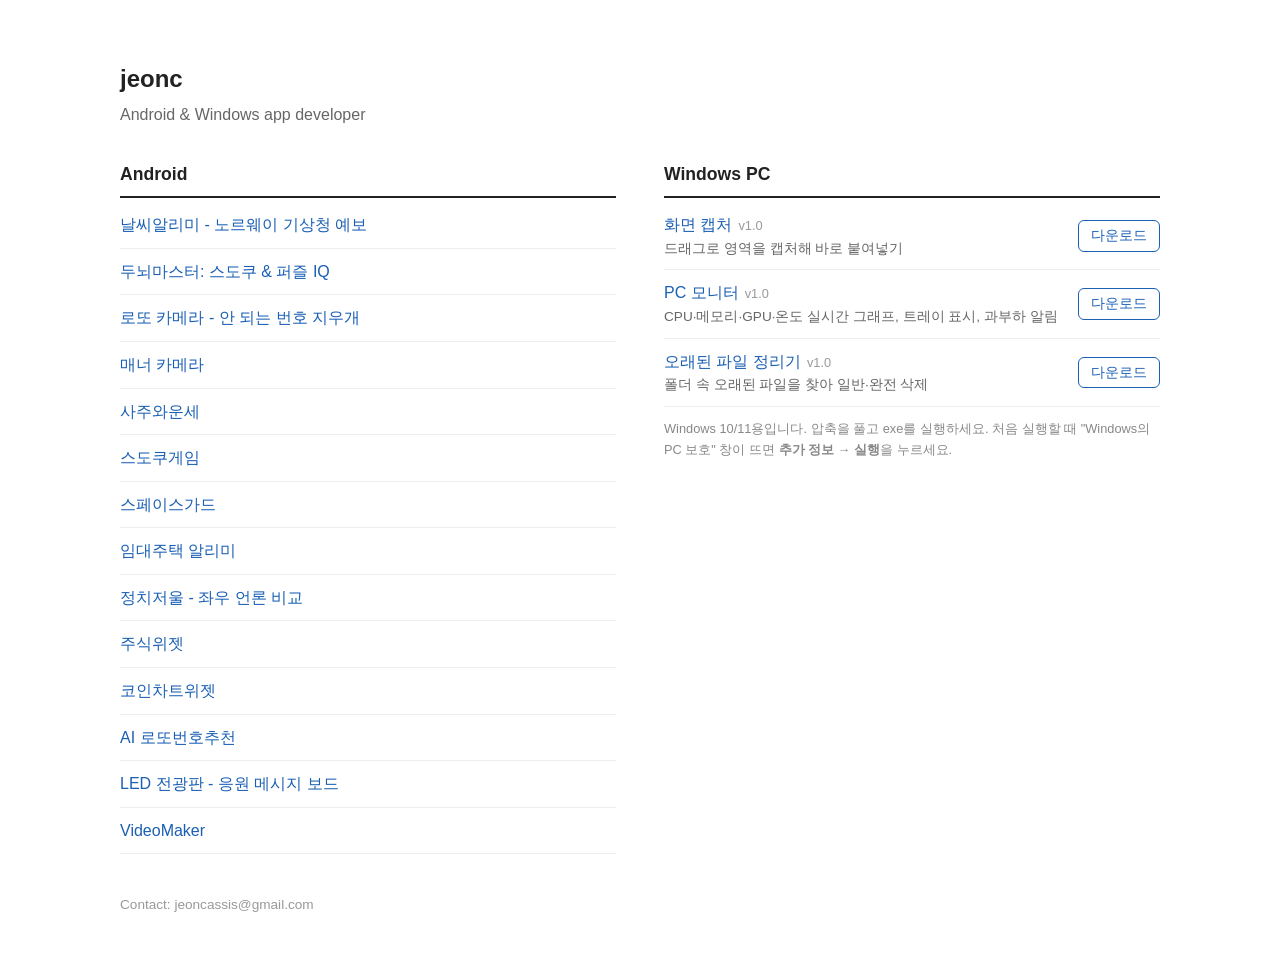
==== index.html @ e14b4bce "Add OldFileCleaner" ====
<!doctype html>
<html lang="ko">
<head>
<meta charset="utf-8">
<meta name="viewport" content="width=device-width, initial-scale=1">
<title>jeonc apps</title>
<style>
  body { font-family: -apple-system, BlinkMacSystemFont, "Segoe UI", sans-serif; max-width: 1040px; margin: 60px auto; padding: 0 20px; color: #222; line-height: 1.6; }
  h1 { font-size: 1.5rem; margin-bottom: 4px; }
  h2 { font-size: 1.1rem; margin: 0 0 4px; padding-bottom: 8px; border-bottom: 2px solid #222; }
  p.sub { color: #666; margin-top: 0; }
  .cols { display: grid; grid-template-columns: 1fr 1fr; gap: 48px; margin-top: 32px; }
  @media (max-width: 720px) { .cols { grid-template-columns: 1fr; gap: 32px; } }
  ul { list-style: none; padding: 0; margin: 0; }
  li { padding: 10px 0; border-bottom: 1px solid #eee; }
  a { color: #1a5fb4; text-decoration: none; }
  a:hover { text-decoration: underline; }
  .pc li { display: flex; justify-content: space-between; align-items: center; gap: 12px; }
  .pc .desc { display: block; color: #666; font-size: 0.85rem; }
  .pc .meta { color: #999; font-size: 0.8rem; margin-left: 6px; }
  .dl { flex: none; padding: 4px 12px; border: 1px solid #1a5fb4; border-radius: 6px; font-size: 0.85rem; }
  .dl:hover { background: #1a5fb4; color: #fff; text-decoration: none; }
  .note { color: #888; font-size: 0.8rem; margin-top: 12px; }
  footer { margin-top: 40px; color: #999; font-size: 0.85rem; }
</style>
</head>
<body>
<h1>jeonc</h1>
<p class="sub">Android &amp; Windows app developer</p>
<div class="cols">
<section>
<h2>Android</h2>
<ul>
  <li><a href="https://play.google.com/store/apps/details?id=com.jeonc.accurateweather">날씨알리미 - 노르웨이 기상청 예보</a></li>
  <li><a href="https://play.google.com/store/apps/details?id=com.jeonc.brainMaster">두뇌마스터: 스도쿠 &amp; 퍼즐 IQ</a></li>
  <li><a href="https://play.google.com/store/apps/details?id=com.lotto.lotto_camera">로또 카메라 - 안 되는 번호 지우개</a></li>
  <li><a href="https://play.google.com/store/apps/details?id=com.jeon.mannercamera">매너 카메라</a></li>
  <li><a href="https://play.google.com/store/apps/details?id=com.jeonc.sajuAndUnse">사주와운세</a></li>
  <li><a href="https://play.google.com/store/apps/details?id=com.jeonc.sudokugame">스도쿠게임</a></li>
  <li><a href="https://play.google.com/store/apps/details?id=com.jeonc.spaceguard">스페이스가드</a></li>
  <li><a href="https://play.google.com/store/apps/details?id=com.jeonc.rentalhousing.notifier">임대주택 알리미</a></li>
  <li><a href="https://play.google.com/store/apps/details?id=com.jeonc.politicalScale">정치저울 - 좌우 언론 비교</a></li>
  <li><a href="https://play.google.com/store/apps/details?id=com.jeonc.stocktracker">주식위젯</a></li>
  <li><a href="https://play.google.com/store/apps/details?id=com.jeonc.cointracker">코인차트위젯</a></li>
  <li><a href="https://play.google.com/store/apps/details?id=com.lotto.numbergenerator">AI 로또번호추천</a></li>
  <li><a href="https://play.google.com/store/apps/details?id=com.owlmakers.ledboard">LED 전광판 - 응원 메시지 보드</a></li>
  <li><a href="https://play.google.com/store/apps/details?id=com.jeonc.videomaker">VideoMaker</a></li>
</ul>
</section>
<section class="pc">
<h2>Windows PC</h2>
<ul>
  <li>
    <span><a href="https://github.com/jeoncassis/ScreenCapture">화면 캡처</a><span class="meta">v1.0</span>
      <span class="desc">드래그로 영역을 캡처해 바로 붙여넣기</span></span>
    <a class="dl" href="https://github.com/jeoncassis/ScreenCapture/releases/latest/download/ScreenCapture.zip">다운로드</a>
  </li>
  <li>
    <span><a href="https://github.com/jeoncassis/PcMonitor">PC 모니터</a><span class="meta">v1.0</span>
      <span class="desc">CPU·메모리·GPU·온도 실시간 그래프, 트레이 표시, 과부하 알림</span></span>
    <a class="dl" href="https://github.com/jeoncassis/PcMonitor/releases/latest/download/PcMonitor.zip">다운로드</a>
  </li>
  <li>
    <span><a href="https://github.com/jeoncassis/OldFileCleaner">오래된 파일 정리기</a><span class="meta">v1.0</span>
      <span class="desc">폴더 속 오래된 파일을 찾아 일반·완전 삭제</span></span>
    <a class="dl" href="https://github.com/jeoncassis/OldFileCleaner/releases/latest/download/OldFileCleaner.zip">다운로드</a>
  </li>
</ul>
<p class="note">Windows 10/11용입니다. 압축을 풀고 exe를 실행하세요. 처음 실행할 때 "Windows의 PC 보호" 창이 뜨면 <b>추가 정보 → 실행</b>을 누르세요.</p>
</section>
</div>
<footer>Contact: jeoncassis@gmail.com</footer>
</body>
</html>
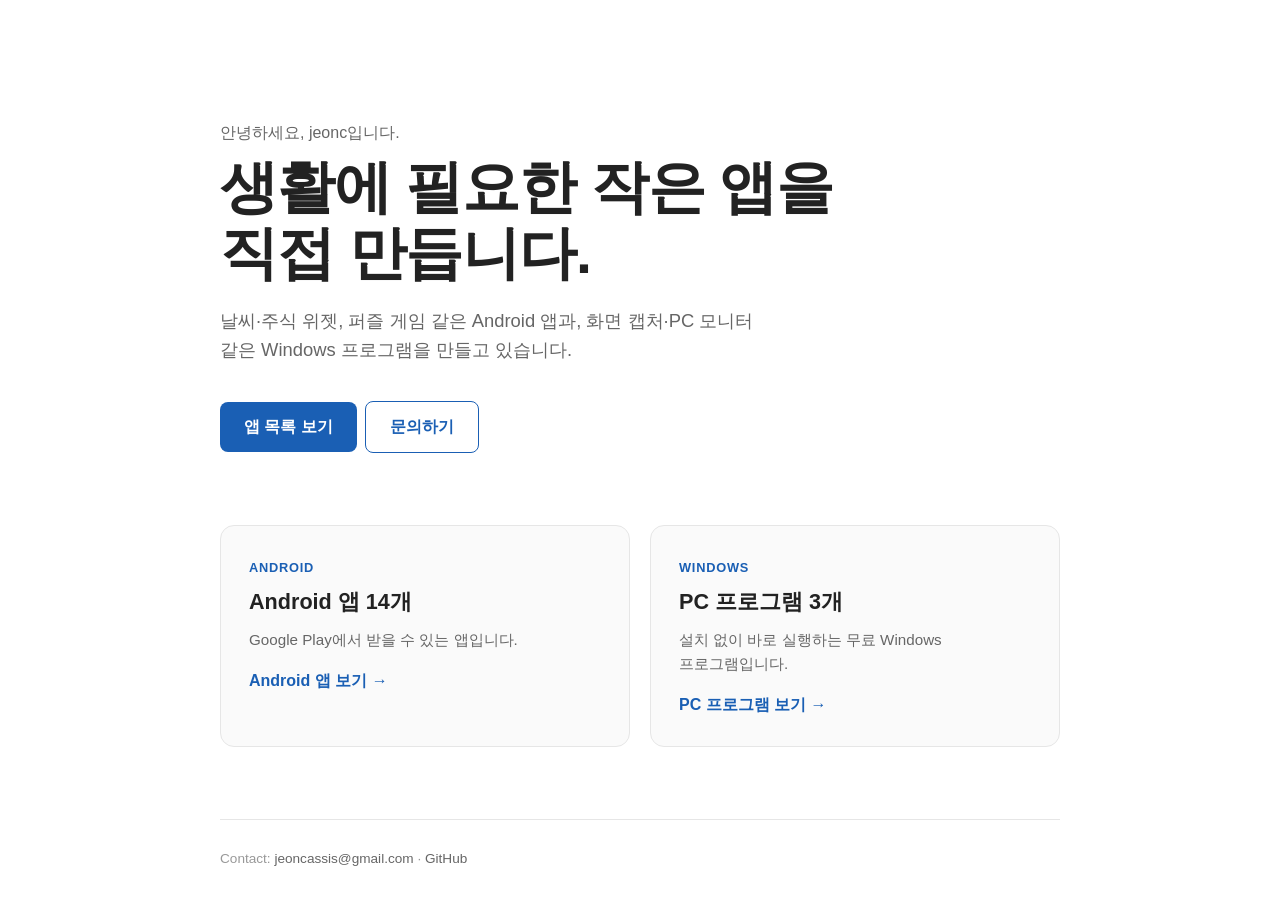
==== commit 28927e84: "Add intro home page, move app list to /apps/" ====
--- a/index.html
+++ b/index.html
@@ -3,72 +3,64 @@
 <head>
 <meta charset="utf-8">
 <meta name="viewport" content="width=device-width, initial-scale=1">
-<title>jeonc apps</title>
+<title>jeonc</title>
+<meta name="description" content="Android 앱과 Windows PC 프로그램을 만드는 개발자 jeonc입니다.">
 <style>
-  body { font-family: -apple-system, BlinkMacSystemFont, "Segoe UI", sans-serif; max-width: 1040px; margin: 60px auto; padding: 0 20px; color: #222; line-height: 1.6; }
-  h1 { font-size: 1.5rem; margin-bottom: 4px; }
-  h2 { font-size: 1.1rem; margin: 0 0 4px; padding-bottom: 8px; border-bottom: 2px solid #222; }
-  p.sub { color: #666; margin-top: 0; }
-  .cols { display: grid; grid-template-columns: 1fr 1fr; gap: 48px; margin-top: 32px; }
-  @media (max-width: 720px) { .cols { grid-template-columns: 1fr; gap: 32px; } }
-  ul { list-style: none; padding: 0; margin: 0; }
-  li { padding: 10px 0; border-bottom: 1px solid #eee; }
-  a { color: #1a5fb4; text-decoration: none; }
-  a:hover { text-decoration: underline; }
-  .pc li { display: flex; justify-content: space-between; align-items: center; gap: 12px; }
-  .pc .desc { display: block; color: #666; font-size: 0.85rem; }
-  .pc .meta { color: #999; font-size: 0.8rem; margin-left: 6px; }
-  .dl { flex: none; padding: 4px 12px; border: 1px solid #1a5fb4; border-radius: 6px; font-size: 0.85rem; }
-  .dl:hover { background: #1a5fb4; color: #fff; text-decoration: none; }
-  .note { color: #888; font-size: 0.8rem; margin-top: 12px; }
-  footer { margin-top: 40px; color: #999; font-size: 0.85rem; }
+  :root { --fg: #222; --muted: #666; --faint: #999; --line: #e6e6e6; --accent: #1a5fb4; --card: #fafafa; --bg: #fff; }
+  * { box-sizing: border-box; }
+  body { font-family: -apple-system, BlinkMacSystemFont, "Segoe UI", "Malgun Gothic", sans-serif; margin: 0; background: var(--bg); color: var(--fg); line-height: 1.6; word-break: keep-all; overflow-wrap: anywhere; }
+  .wrap { max-width: 880px; margin: 0 auto; padding: 0 20px; }
+  a { color: var(--accent); text-decoration: none; }
+
+  .hero { padding: 120px 0 72px; }
+  .hero .hello { color: var(--muted); font-size: 1rem; margin: 0 0 8px; }
+  .hero h1 { font-size: clamp(2.4rem, 7vw, 3.6rem); line-height: 1.15; margin: 0 0 20px; letter-spacing: -0.02em; }
+  .hero p.lead { font-size: 1.15rem; color: var(--muted); max-width: 560px; margin: 0 0 36px; }
+  .btn { display: inline-block; padding: 12px 24px; border-radius: 8px; font-weight: 600; background: var(--accent); color: #fff; }
+  .btn:hover { filter: brightness(1.1); }
+  .btn.ghost { background: none; color: var(--accent); border: 1px solid var(--accent); margin-left: 8px; }
+  .btn.ghost:hover { background: var(--accent); color: #fff; filter: none; }
+
+  .cards { display: grid; grid-template-columns: 1fr 1fr; gap: 20px; padding-bottom: 72px; }
+  @media (max-width: 640px) { .cards { grid-template-columns: 1fr; } .hero { padding-top: 72px; } }
+  .card { display: block; padding: 28px; border: 1px solid var(--line); border-radius: 14px; background: var(--card); color: var(--fg); transition: border-color .15s, transform .15s; }
+  .card:hover { border-color: var(--accent); transform: translateY(-2px); }
+  .card .label { font-size: 0.8rem; font-weight: 600; letter-spacing: 0.06em; color: var(--accent); text-transform: uppercase; }
+  .card h2 { font-size: 1.35rem; margin: 6px 0 8px; }
+  .card p { color: var(--muted); margin: 0 0 16px; font-size: 0.95rem; }
+  .card .go { font-weight: 600; color: var(--accent); }
+
+  footer { border-top: 1px solid var(--line); padding: 28px 0 48px; color: var(--faint); font-size: 0.85rem; }
+  footer a { color: var(--muted); }
 </style>
 </head>
 <body>
-<h1>jeonc</h1>
-<p class="sub">Android &amp; Windows app developer</p>
-<div class="cols">
-<section>
-<h2>Android</h2>
-<ul>
-  <li><a href="https://play.google.com/store/apps/details?id=com.jeonc.accurateweather">날씨알리미 - 노르웨이 기상청 예보</a></li>
-  <li><a href="https://play.google.com/store/apps/details?id=com.jeonc.brainMaster">두뇌마스터: 스도쿠 &amp; 퍼즐 IQ</a></li>
-  <li><a href="https://play.google.com/store/apps/details?id=com.lotto.lotto_camera">로또 카메라 - 안 되는 번호 지우개</a></li>
-  <li><a href="https://play.google.com/store/apps/details?id=com.jeon.mannercamera">매너 카메라</a></li>
-  <li><a href="https://play.google.com/store/apps/details?id=com.jeonc.sajuAndUnse">사주와운세</a></li>
-  <li><a href="https://play.google.com/store/apps/details?id=com.jeonc.sudokugame">스도쿠게임</a></li>
-  <li><a href="https://play.google.com/store/apps/details?id=com.jeonc.spaceguard">스페이스가드</a></li>
-  <li><a href="https://play.google.com/store/apps/details?id=com.jeonc.rentalhousing.notifier">임대주택 알리미</a></li>
-  <li><a href="https://play.google.com/store/apps/details?id=com.jeonc.politicalScale">정치저울 - 좌우 언론 비교</a></li>
-  <li><a href="https://play.google.com/store/apps/details?id=com.jeonc.stocktracker">주식위젯</a></li>
-  <li><a href="https://play.google.com/store/apps/details?id=com.jeonc.cointracker">코인차트위젯</a></li>
-  <li><a href="https://play.google.com/store/apps/details?id=com.lotto.numbergenerator">AI 로또번호추천</a></li>
-  <li><a href="https://play.google.com/store/apps/details?id=com.owlmakers.ledboard">LED 전광판 - 응원 메시지 보드</a></li>
-  <li><a href="https://play.google.com/store/apps/details?id=com.jeonc.videomaker">VideoMaker</a></li>
-</ul>
-</section>
-<section class="pc">
-<h2>Windows PC</h2>
-<ul>
-  <li>
-    <span><a href="https://github.com/jeoncassis/ScreenCapture">화면 캡처</a><span class="meta">v1.0</span>
-      <span class="desc">드래그로 영역을 캡처해 바로 붙여넣기</span></span>
-    <a class="dl" href="https://github.com/jeoncassis/ScreenCapture/releases/latest/download/ScreenCapture.zip">다운로드</a>
-  </li>
-  <li>
-    <span><a href="https://github.com/jeoncassis/PcMonitor">PC 모니터</a><span class="meta">v1.0</span>
-      <span class="desc">CPU·메모리·GPU·온도 실시간 그래프, 트레이 표시, 과부하 알림</span></span>
-    <a class="dl" href="https://github.com/jeoncassis/PcMonitor/releases/latest/download/PcMonitor.zip">다운로드</a>
-  </li>
-  <li>
-    <span><a href="https://github.com/jeoncassis/OldFileCleaner">오래된 파일 정리기</a><span class="meta">v1.0</span>
-      <span class="desc">폴더 속 오래된 파일을 찾아 일반·완전 삭제</span></span>
-    <a class="dl" href="https://github.com/jeoncassis/OldFileCleaner/releases/latest/download/OldFileCleaner.zip">다운로드</a>
-  </li>
-</ul>
-<p class="note">Windows 10/11용입니다. 압축을 풀고 exe를 실행하세요. 처음 실행할 때 "Windows의 PC 보호" 창이 뜨면 <b>추가 정보 → 실행</b>을 누르세요.</p>
-</section>
+<div class="wrap">
+  <section class="hero">
+    <p class="hello">안녕하세요, jeonc입니다.</p>
+    <h1>생활에 필요한 작은 앱을<br>직접 만듭니다.</h1>
+    <p class="lead">날씨·주식 위젯, 퍼즐 게임 같은 Android 앱과, 화면 캡처·PC 모니터 같은 Windows 프로그램을 만들고 있습니다.</p>
+    <a class="btn" href="/apps/">앱 목록 보기</a><a class="btn ghost" href="mailto:jeoncassis@gmail.com">문의하기</a>
+  </section>
+
+  <div class="cards">
+    <a class="card" href="/apps/#android">
+      <span class="label">Android</span>
+      <h2>Android 앱 14개</h2>
+      <p>Google Play에서 받을 수 있는 앱입니다.</p>
+      <span class="go">Android 앱 보기 →</span>
+    </a>
+    <a class="card" href="/apps/#pc">
+      <span class="label">Windows</span>
+      <h2>PC 프로그램 3개</h2>
+      <p>설치 없이 바로 실행하는 무료 Windows 프로그램입니다.</p>
+      <span class="go">PC 프로그램 보기 →</span>
+    </a>
+  </div>
+
+  <footer>
+    Contact: <a href="mailto:jeoncassis@gmail.com">jeoncassis@gmail.com</a> · <a href="https://github.com/jeoncassis">GitHub</a>
+  </footer>
 </div>
-<footer>Contact: jeoncassis@gmail.com</footer>
 </body>
 </html>
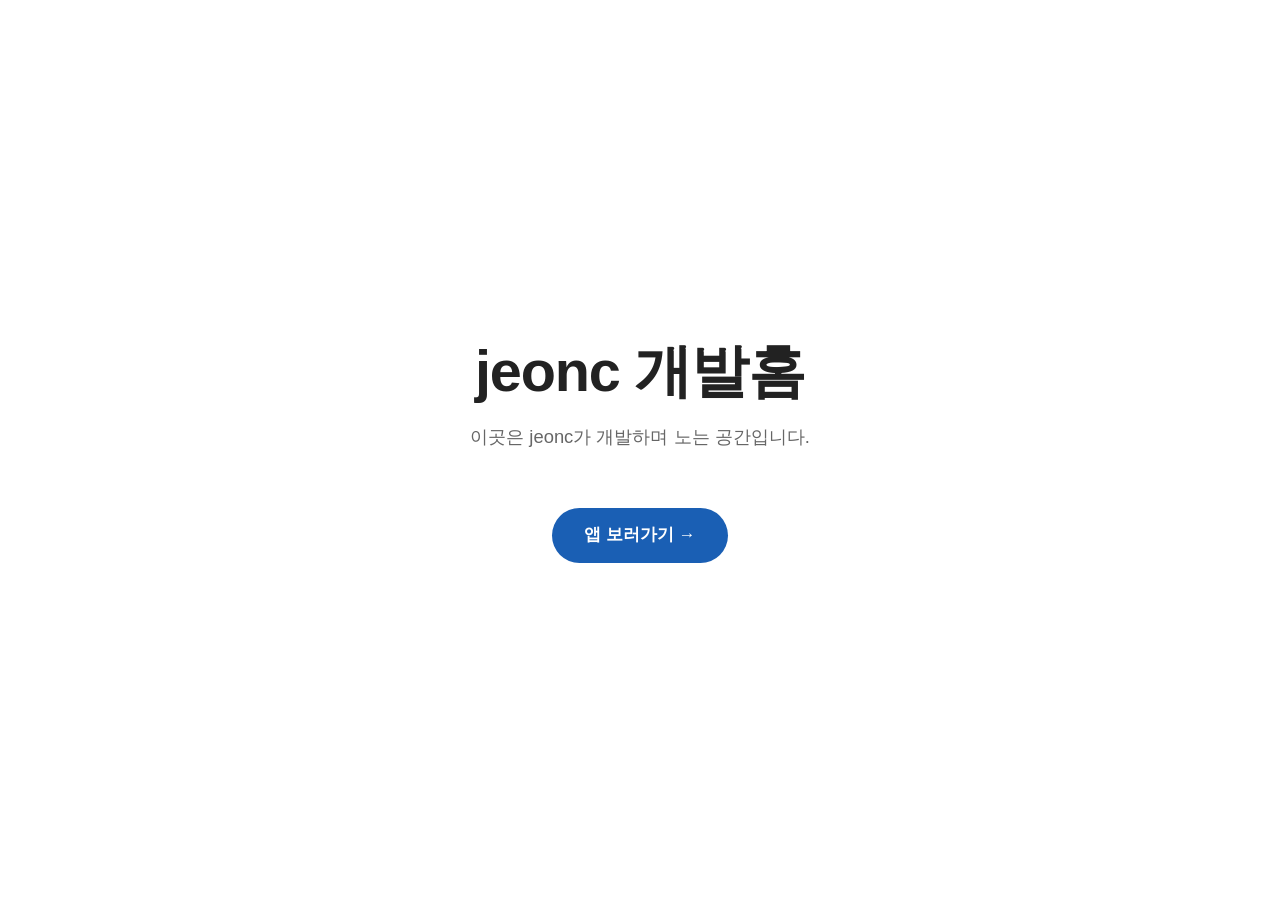
==== commit cf13d601: "Simplify intro page" ====
--- a/index.html
+++ b/index.html
@@ -3,64 +3,23 @@
 <head>
 <meta charset="utf-8">
 <meta name="viewport" content="width=device-width, initial-scale=1">
-<title>jeonc</title>
-<meta name="description" content="Android 앱과 Windows PC 프로그램을 만드는 개발자 jeonc입니다.">
+<title>jeonc 개발홈</title>
+<meta name="description" content="이곳은 jeonc가 개발하며 노는 공간입니다.">
 <style>
-  :root { --fg: #222; --muted: #666; --faint: #999; --line: #e6e6e6; --accent: #1a5fb4; --card: #fafafa; --bg: #fff; }
   * { box-sizing: border-box; }
-  body { font-family: -apple-system, BlinkMacSystemFont, "Segoe UI", "Malgun Gothic", sans-serif; margin: 0; background: var(--bg); color: var(--fg); line-height: 1.6; word-break: keep-all; overflow-wrap: anywhere; }
-  .wrap { max-width: 880px; margin: 0 auto; padding: 0 20px; }
-  a { color: var(--accent); text-decoration: none; }
-
-  .hero { padding: 120px 0 72px; }
-  .hero .hello { color: var(--muted); font-size: 1rem; margin: 0 0 8px; }
-  .hero h1 { font-size: clamp(2.4rem, 7vw, 3.6rem); line-height: 1.15; margin: 0 0 20px; letter-spacing: -0.02em; }
-  .hero p.lead { font-size: 1.15rem; color: var(--muted); max-width: 560px; margin: 0 0 36px; }
-  .btn { display: inline-block; padding: 12px 24px; border-radius: 8px; font-weight: 600; background: var(--accent); color: #fff; }
-  .btn:hover { filter: brightness(1.1); }
-  .btn.ghost { background: none; color: var(--accent); border: 1px solid var(--accent); margin-left: 8px; }
-  .btn.ghost:hover { background: var(--accent); color: #fff; filter: none; }
-
-  .cards { display: grid; grid-template-columns: 1fr 1fr; gap: 20px; padding-bottom: 72px; }
-  @media (max-width: 640px) { .cards { grid-template-columns: 1fr; } .hero { padding-top: 72px; } }
-  .card { display: block; padding: 28px; border: 1px solid var(--line); border-radius: 14px; background: var(--card); color: var(--fg); transition: border-color .15s, transform .15s; }
-  .card:hover { border-color: var(--accent); transform: translateY(-2px); }
-  .card .label { font-size: 0.8rem; font-weight: 600; letter-spacing: 0.06em; color: var(--accent); text-transform: uppercase; }
-  .card h2 { font-size: 1.35rem; margin: 6px 0 8px; }
-  .card p { color: var(--muted); margin: 0 0 16px; font-size: 0.95rem; }
-  .card .go { font-weight: 600; color: var(--accent); }
-
-  footer { border-top: 1px solid var(--line); padding: 28px 0 48px; color: var(--faint); font-size: 0.85rem; }
-  footer a { color: var(--muted); }
+  body { font-family: -apple-system, BlinkMacSystemFont, "Segoe UI", "Malgun Gothic", sans-serif; margin: 0; background: #fff; color: #222; line-height: 1.6; word-break: keep-all; overflow-wrap: anywhere; }
+  main { min-height: 100vh; min-height: 100svh; display: flex; flex-direction: column; justify-content: center; align-items: center; text-align: center; padding: 48px 20px; }
+  h1 { font-size: clamp(2.2rem, 8vw, 3.6rem); line-height: 1.2; margin: 0 0 16px; letter-spacing: -0.02em; }
+  p { font-size: 1.15rem; color: #666; margin: 0 0 56px; }
+  .btn { display: inline-block; padding: 14px 32px; border-radius: 999px; font-weight: 600; font-size: 1.05rem; background: #1a5fb4; color: #fff; text-decoration: none; transition: transform .15s, filter .15s; }
+  .btn:hover { filter: brightness(1.1); transform: translateY(-2px); }
 </style>
 </head>
 <body>
-<div class="wrap">
-  <section class="hero">
-    <p class="hello">안녕하세요, jeonc입니다.</p>
-    <h1>생활에 필요한 작은 앱을<br>직접 만듭니다.</h1>
-    <p class="lead">날씨·주식 위젯, 퍼즐 게임 같은 Android 앱과, 화면 캡처·PC 모니터 같은 Windows 프로그램을 만들고 있습니다.</p>
-    <a class="btn" href="/apps/">앱 목록 보기</a><a class="btn ghost" href="mailto:jeoncassis@gmail.com">문의하기</a>
-  </section>
-
-  <div class="cards">
-    <a class="card" href="/apps/#android">
-      <span class="label">Android</span>
-      <h2>Android 앱 14개</h2>
-      <p>Google Play에서 받을 수 있는 앱입니다.</p>
-      <span class="go">Android 앱 보기 →</span>
-    </a>
-    <a class="card" href="/apps/#pc">
-      <span class="label">Windows</span>
-      <h2>PC 프로그램 3개</h2>
-      <p>설치 없이 바로 실행하는 무료 Windows 프로그램입니다.</p>
-      <span class="go">PC 프로그램 보기 →</span>
-    </a>
-  </div>
-
-  <footer>
-    Contact: <a href="mailto:jeoncassis@gmail.com">jeoncassis@gmail.com</a> · <a href="https://github.com/jeoncassis">GitHub</a>
-  </footer>
-</div>
+<main>
+  <h1>jeonc 개발홈</h1>
+  <p>이곳은 jeonc가 개발하며 노는 공간입니다.</p>
+  <a class="btn" href="/apps/">앱 보러가기 →</a>
+</main>
 </body>
 </html>
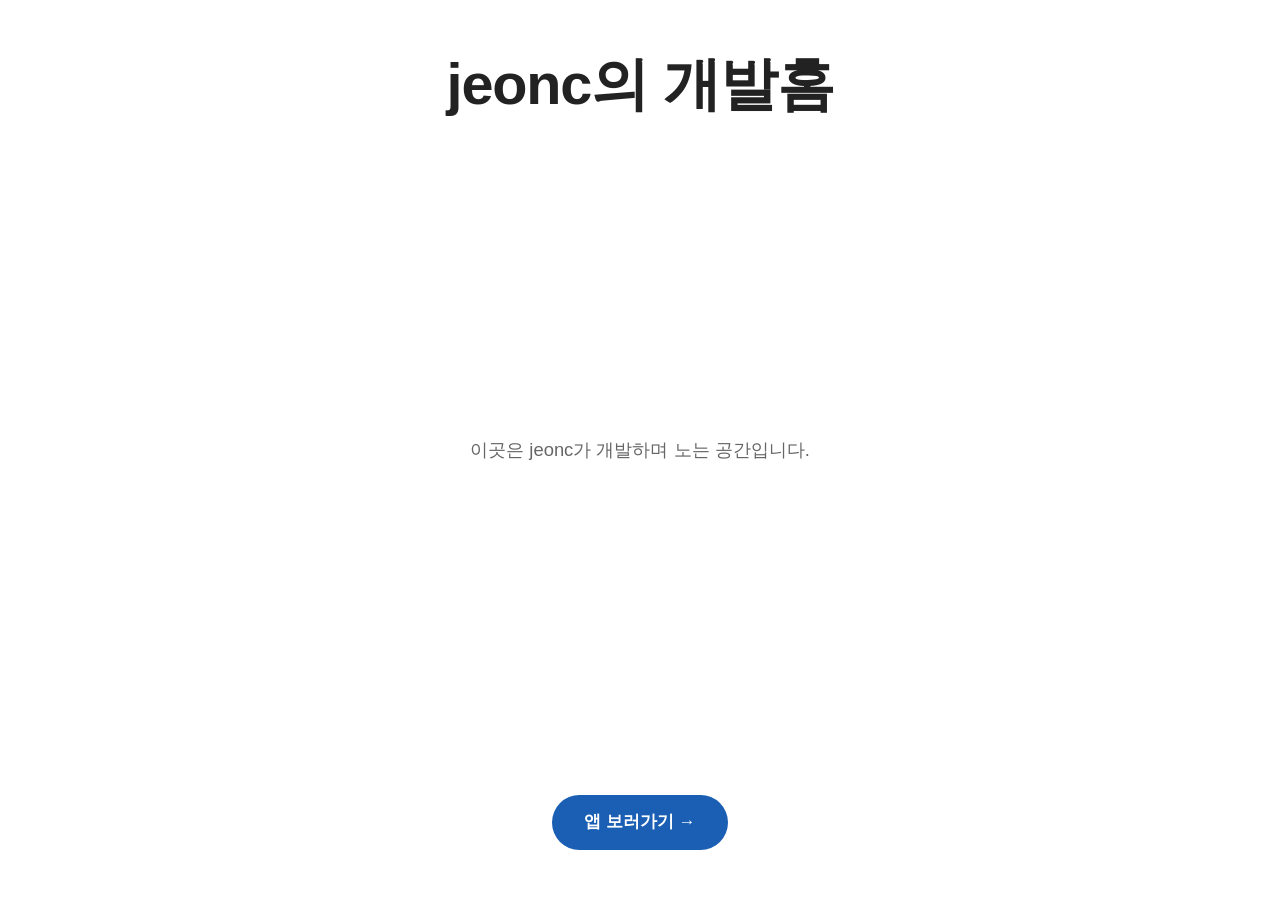
==== commit 3d91a597: "Rename title and spread intro layout top/center/bottom Co-Authored-By: Claude Opus 5.5 <noreply@anth" ====
--- a/index.html
+++ b/index.html
@@ -3,21 +3,21 @@
 <head>
 <meta charset="utf-8">
 <meta name="viewport" content="width=device-width, initial-scale=1">
-<title>jeonc 개발홈</title>
+<title>jeonc의 개발홈</title>
 <meta name="description" content="이곳은 jeonc가 개발하며 노는 공간입니다.">
 <style>
   * { box-sizing: border-box; }
   body { font-family: -apple-system, BlinkMacSystemFont, "Segoe UI", "Malgun Gothic", sans-serif; margin: 0; background: #fff; color: #222; line-height: 1.6; word-break: keep-all; overflow-wrap: anywhere; }
-  main { min-height: 100vh; min-height: 100svh; display: flex; flex-direction: column; justify-content: center; align-items: center; text-align: center; padding: 48px 20px; }
-  h1 { font-size: clamp(2.2rem, 8vw, 3.6rem); line-height: 1.2; margin: 0 0 16px; letter-spacing: -0.02em; }
-  p { font-size: 1.15rem; color: #666; margin: 0 0 56px; }
-  .btn { display: inline-block; padding: 14px 32px; border-radius: 999px; font-weight: 600; font-size: 1.05rem; background: #1a5fb4; color: #fff; text-decoration: none; transition: transform .15s, filter .15s; }
+  main { min-height: 100vh; min-height: 100svh; display: grid; grid-template-rows: 1fr auto 1fr; justify-items: center; text-align: center; padding: 50px 20px; }
+  h1 { font-size: clamp(2.2rem, 8vw, 3.6rem); line-height: 1.2; margin: 0; align-self: start; letter-spacing: -0.02em; }
+  p { font-size: 1.15rem; color: #666; margin: 24px 0; }
+  .btn { align-self: end; display: inline-block; padding: 14px 32px; border-radius: 999px; font-weight: 600; font-size: 1.05rem; background: #1a5fb4; color: #fff; text-decoration: none; transition: transform .15s, filter .15s; }
   .btn:hover { filter: brightness(1.1); transform: translateY(-2px); }
 </style>
 </head>
 <body>
 <main>
-  <h1>jeonc 개발홈</h1>
+  <h1>jeonc의 개발홈</h1>
   <p>이곳은 jeonc가 개발하며 노는 공간입니다.</p>
   <a class="btn" href="/apps/">앱 보러가기 →</a>
 </main>
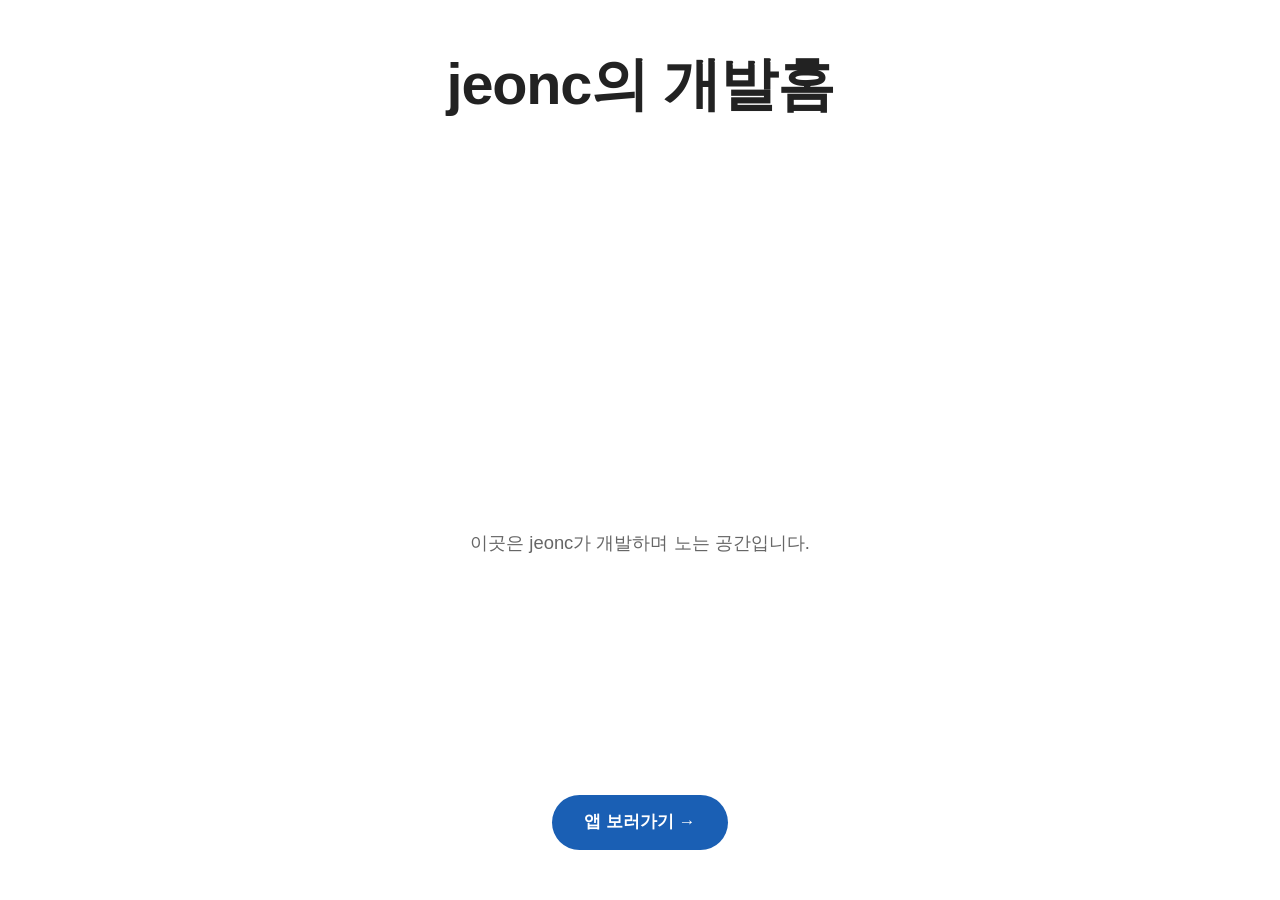
==== commit e1381c58: "Add intro video above description text Co-Authored-By: Claude Opus 5.5 <noreply@anthropic.com>" ====
--- a/index.html
+++ b/index.html
@@ -10,7 +10,9 @@
   body { font-family: -apple-system, BlinkMacSystemFont, "Segoe UI", "Malgun Gothic", sans-serif; margin: 0; background: #fff; color: #222; line-height: 1.6; word-break: keep-all; overflow-wrap: anywhere; }
   main { min-height: 100vh; min-height: 100svh; display: grid; grid-template-rows: 1fr auto 1fr; justify-items: center; text-align: center; padding: 50px 20px; }
   h1 { font-size: clamp(2.2rem, 8vw, 3.6rem); line-height: 1.2; margin: 0; align-self: start; letter-spacing: -0.02em; }
-  p { font-size: 1.15rem; color: #666; margin: 24px 0; }
+  .mid { display: inline-grid; justify-items: center; align-self: center; margin: 24px 0; }
+  .mid video { width: 0; min-width: 100%; height: auto; border-radius: 12px; margin-bottom: 16px; }
+  p { font-size: 1.15rem; color: #666; margin: 0; }
   .btn { align-self: end; display: inline-block; padding: 14px 32px; border-radius: 999px; font-weight: 600; font-size: 1.05rem; background: #1a5fb4; color: #fff; text-decoration: none; transition: transform .15s, filter .15s; }
   .btn:hover { filter: brightness(1.1); transform: translateY(-2px); }
 </style>
@@ -18,7 +20,10 @@
 <body>
 <main>
   <h1>jeonc의 개발홈</h1>
-  <p>이곳은 jeonc가 개발하며 노는 공간입니다.</p>
+  <div class="mid">
+    <video src="/intro.mp4" autoplay muted loop playsinline></video>
+    <p>이곳은 jeonc가 개발하며 노는 공간입니다.</p>
+  </div>
   <a class="btn" href="/apps/">앱 보러가기 →</a>
 </main>
 </body>
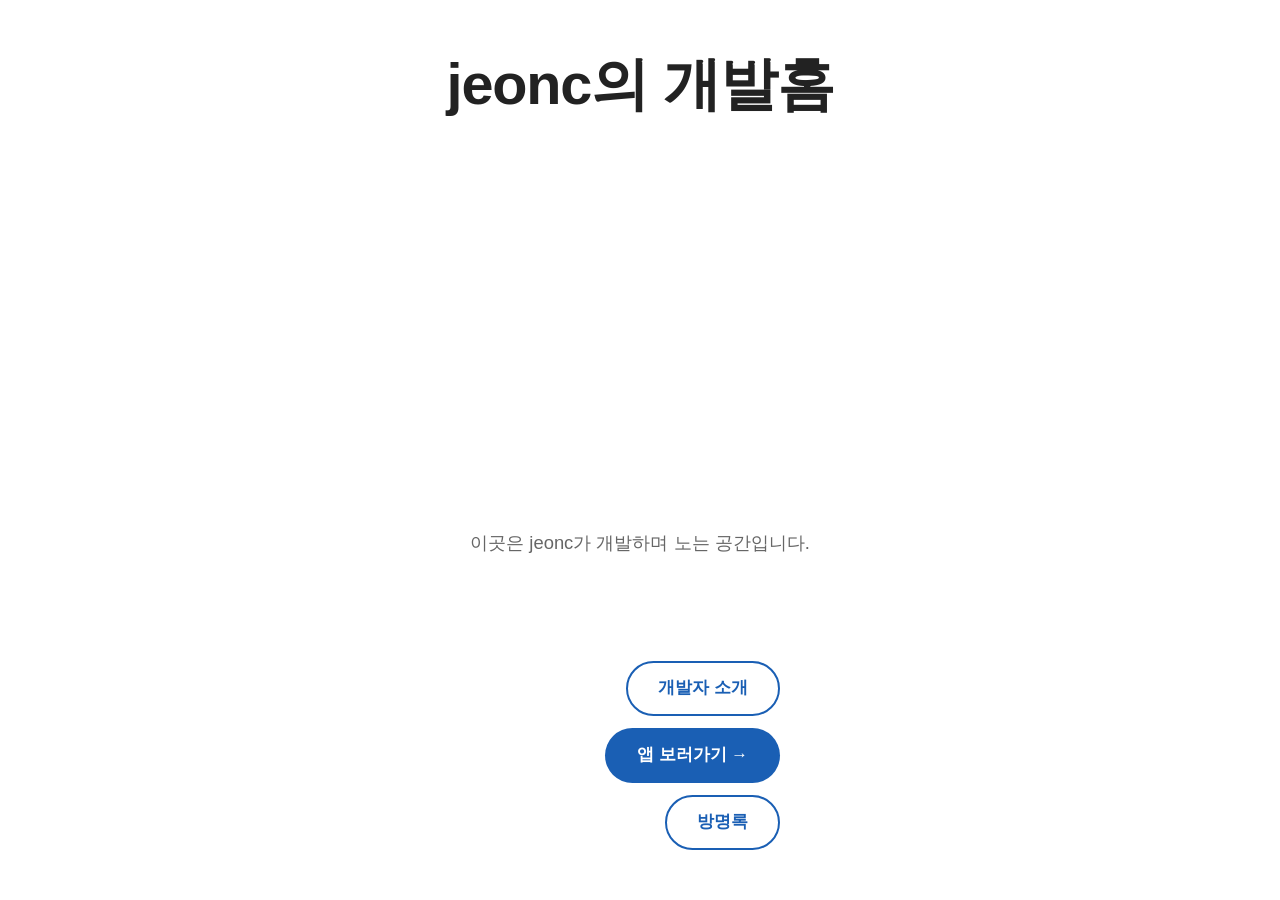
==== commit 98f0a1b2: "Add developer intro page and guestbook (Firebase) - Intro: buttons 개발자 소개 / 앱 보러가기 / 방명록 - /about/: " ====
--- a/index.html
+++ b/index.html
@@ -15,6 +15,9 @@
   p { font-size: 1.15rem; color: #666; margin: 0; }
   .btn { align-self: end; display: inline-block; padding: 14px 32px; border-radius: 999px; font-weight: 600; font-size: 1.05rem; background: #1a5fb4; color: #fff; text-decoration: none; transition: transform .15s, filter .15s; }
   .btn:hover { filter: brightness(1.1); transform: translateY(-2px); }
+  .btns { align-self: end; display: flex; flex-direction: column; gap: 12px; width: min(280px, 100%); }
+  .btns .btn { text-align: center; }
+  .btn.ghost { background: #fff; color: #1a5fb4; border: 2px solid #1a5fb4; padding: 12px 30px; }
 </style>
 </head>
 <body>
@@ -24,7 +27,11 @@
     <video src="/intro.mp4" autoplay muted loop playsinline></video>
     <p>이곳은 jeonc가 개발하며 노는 공간입니다.</p>
   </div>
-  <a class="btn" href="/apps/">앱 보러가기 →</a>
+  <nav class="btns">
+    <a class="btn ghost" href="/about/">개발자 소개</a>
+    <a class="btn" href="/apps/">앱 보러가기 →</a>
+    <a class="btn ghost" href="/guestbook/">방명록</a>
+  </nav>
 </main>
 </body>
 </html>
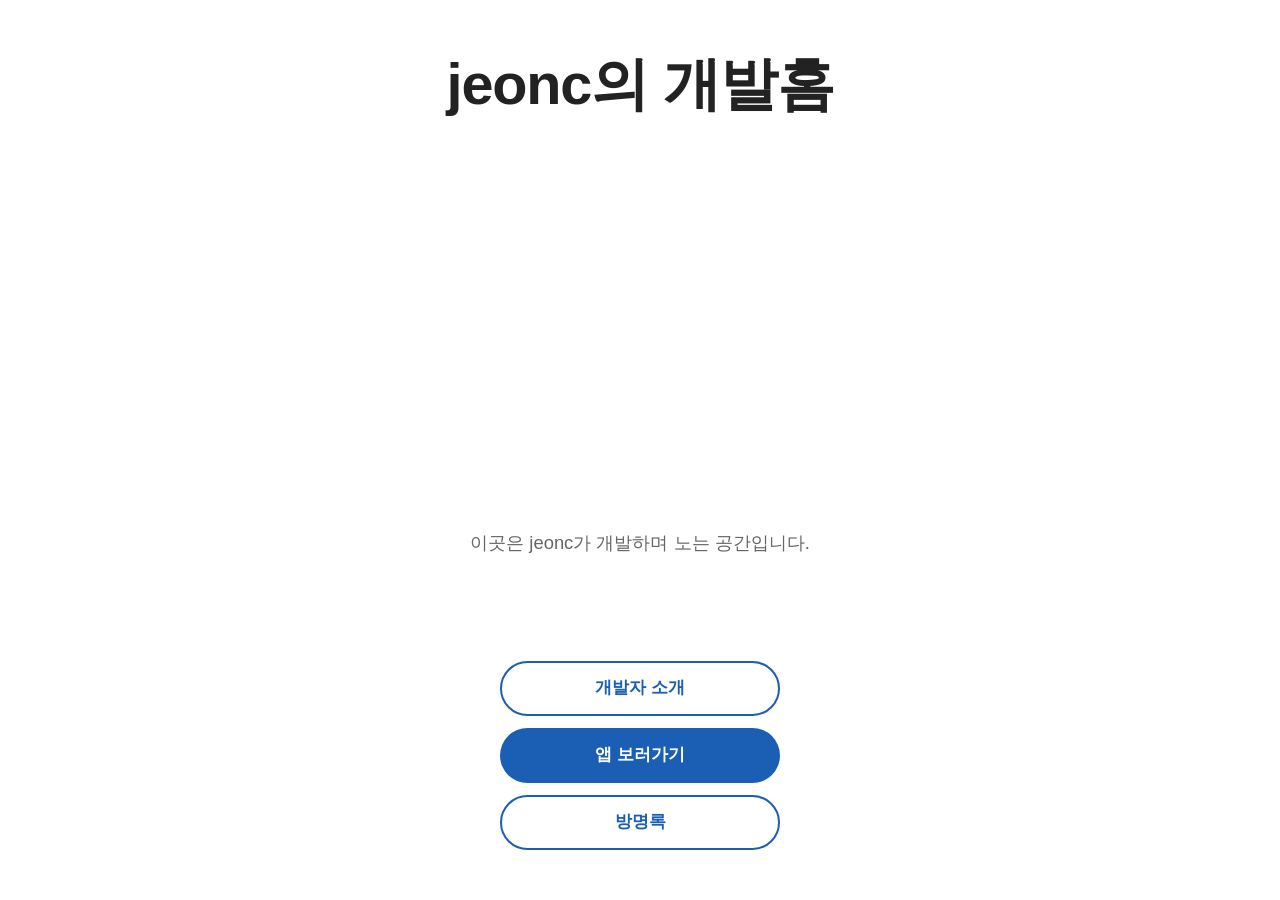
==== commit 9a42e8be: "Center intro buttons, remove arrow from 앱 보러가기 Co-Authored-By: Claude Opus 5.5 <noreply@anthropic.co" ====
--- a/index.html
+++ b/index.html
@@ -16,7 +16,7 @@
   .btn { align-self: end; display: inline-block; padding: 14px 32px; border-radius: 999px; font-weight: 600; font-size: 1.05rem; background: #1a5fb4; color: #fff; text-decoration: none; transition: transform .15s, filter .15s; }
   .btn:hover { filter: brightness(1.1); transform: translateY(-2px); }
   .btns { align-self: end; display: flex; flex-direction: column; gap: 12px; width: min(280px, 100%); }
-  .btns .btn { text-align: center; }
+  .btns .btn { text-align: center; align-self: stretch; }
   .btn.ghost { background: #fff; color: #1a5fb4; border: 2px solid #1a5fb4; padding: 12px 30px; }
 </style>
 </head>
@@ -29,7 +29,7 @@
   </div>
   <nav class="btns">
     <a class="btn ghost" href="/about/">개발자 소개</a>
-    <a class="btn" href="/apps/">앱 보러가기 →</a>
+    <a class="btn" href="/apps/">앱 보러가기</a>
     <a class="btn ghost" href="/guestbook/">방명록</a>
   </nav>
 </main>
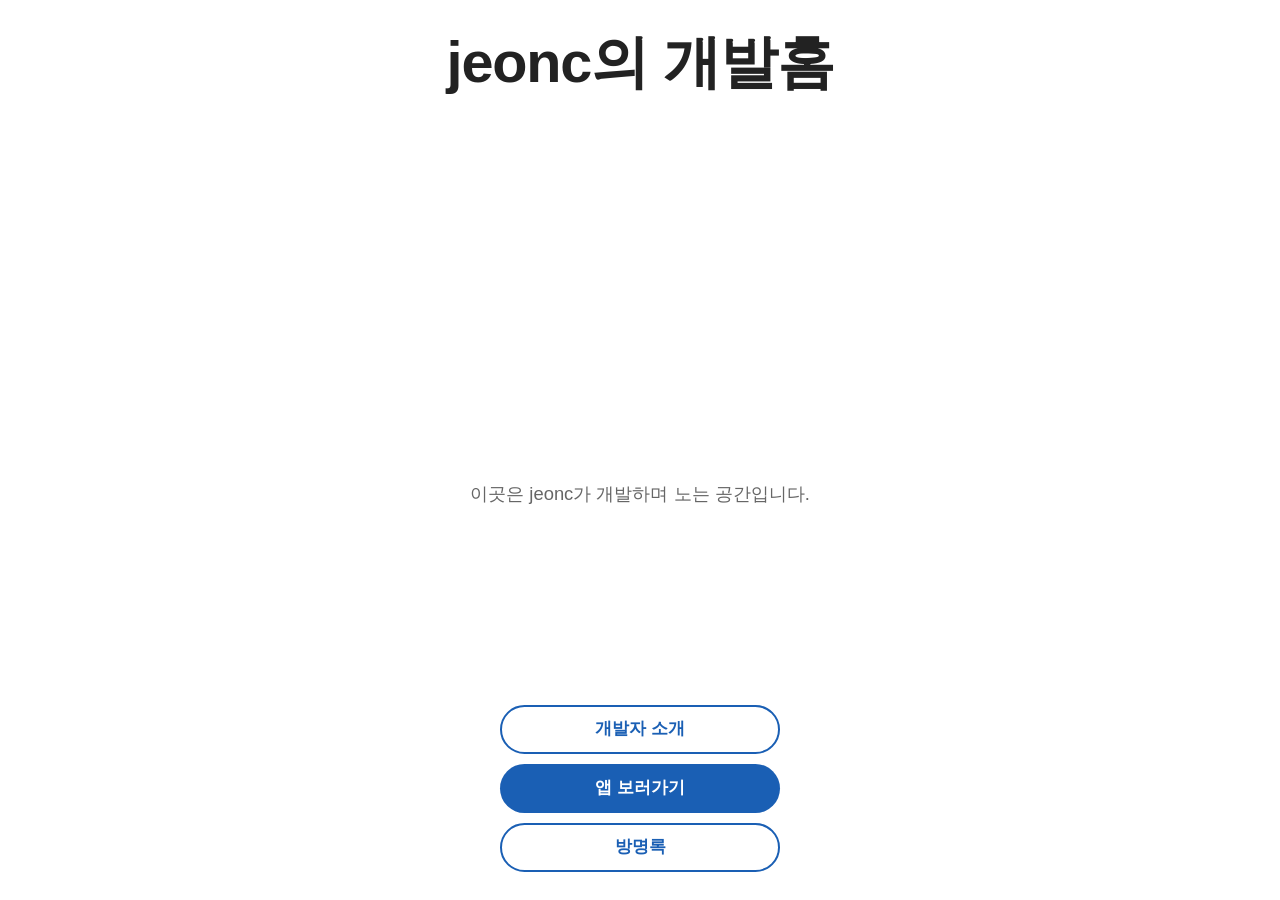
==== commit 22ba8659: "Fit every page exactly to one screen on desktop (no page scroll) Co-Authored-By: Claude Opus 5.5 <no" ====
--- a/index.html
+++ b/index.html
@@ -18,6 +18,15 @@
   .btns { align-self: end; display: flex; flex-direction: column; gap: 12px; width: min(280px, 100%); }
   .btns .btn { text-align: center; align-self: stretch; }
   .btn.ghost { background: #fff; color: #1a5fb4; border: 2px solid #1a5fb4; padding: 12px 30px; }
+  /* 넓은 화면: 정확히 한 화면 (동영상이 남는 높이에 맞춰 줄어듦) */
+  @media (min-width: 721px) {
+    main { height: 100vh; height: 100dvh; min-height: 0; padding: 28px 20px; grid-template-rows: auto minmax(0, 1fr) auto; overflow: hidden; }
+    .mid { min-height: 0; max-height: 100%; margin: 16px 0; }
+    .mid video { max-height: calc(100vh - 400px); max-height: calc(100dvh - 400px); object-fit: contain; }
+    .btns { gap: 10px; }
+    .btn { padding: 11px 30px; }
+    .btn.ghost { padding: 9px 28px; }
+  }
 </style>
 </head>
 <body>
